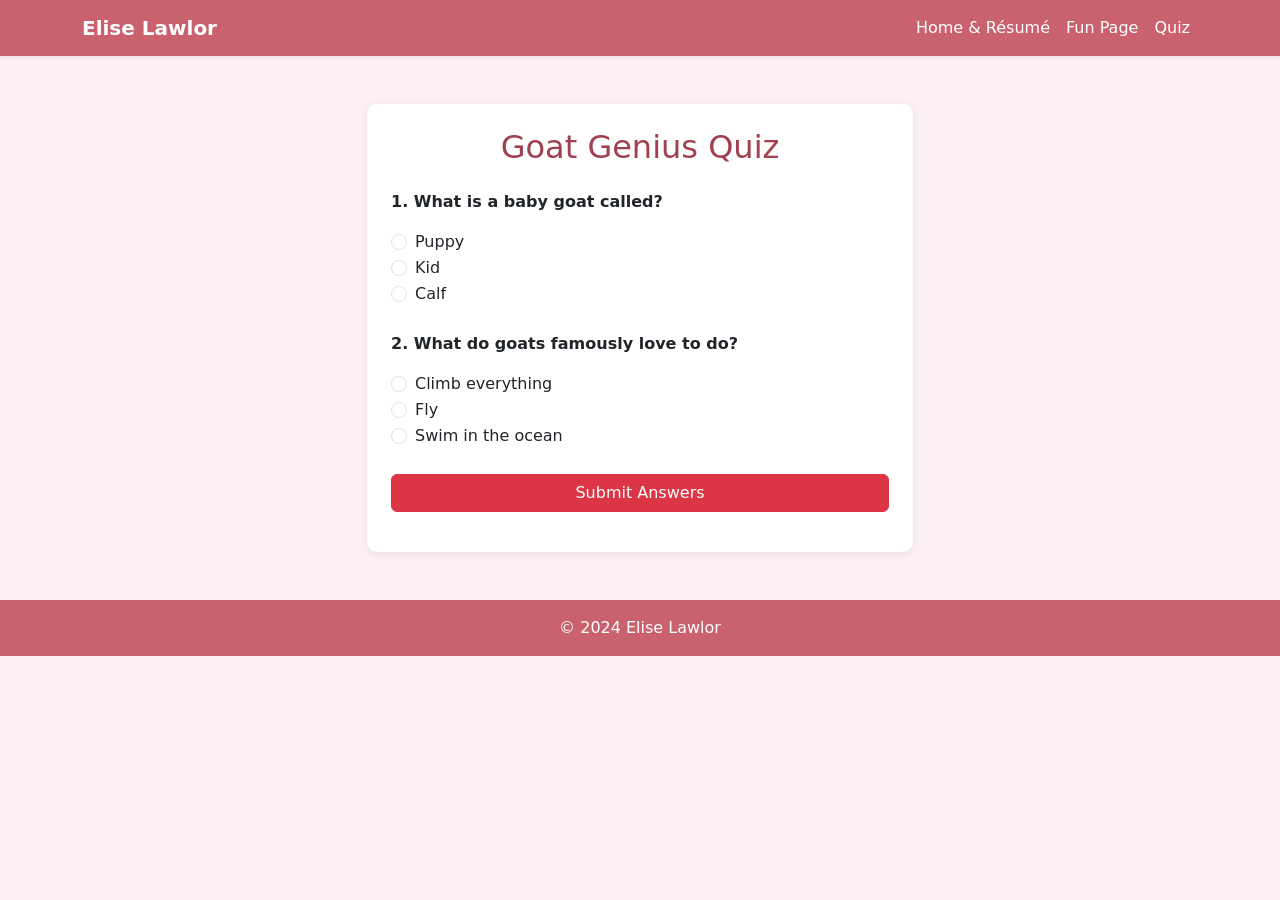
==== quiz.html @ a44b9094 "Add files via upload" ====
<!DOCTYPE html>
<html lang="en">
<head>
    <meta charset="UTF-8">
    <meta name="viewport" content="width=device-width, initial-scale=1.0">
    <title>Goat Genius Quiz</title>
    <link href="https://cdn.jsdelivr.net/npm/bootstrap@5.3.0/dist/css/bootstrap.min.css" rel="stylesheet">
    <style>
        :root {
            --pink-primary: #c9626e;
            --pink-dark: #a04050;
            --pink-light: #fdf0f2;
        }
        body { background-color: var(--pink-light); color: #2c2c2c; }
        .navbar { background-color: var(--pink-primary) !important; }
        .navbar-brand, .nav-link { color: #fff !important; }
        .nav-link:hover { color: #fce4ec !important; }
        .card { border: none; box-shadow: 0 2px 8px rgba(0,0,0,0.08); border-radius: 10px; }
        footer { background-color: var(--pink-primary); color: #fff; }
    </style>
</head>
<body>

    <nav class="navbar navbar-expand-lg shadow-sm">
        <div class="container">
            <a class="navbar-brand fw-bold" href="index.html">Elise Lawlor</a>
            <button class="navbar-toggler" type="button" data-bs-toggle="collapse" data-bs-target="#navMenu">
                <span class="navbar-toggler-icon"></span>
            </button>
            <div class="collapse navbar-collapse" id="navMenu">
                <ul class="navbar-nav ms-auto">
                    <li class="nav-item"><a class="nav-link" href="index.html">Home &amp; Résumé</a></li>
                    <li class="nav-item"><a class="nav-link" href="scratch.html">Fun Page</a></li>
                    <li class="nav-item"><a class="nav-link active" href="quiz.html">Quiz</a></li>
                </ul>
            </div>
        </div>
    </nav>

    <div class="container my-5">
        <div class="row justify-content-center">
            <div class="col-md-6">
                <div class="card p-4">
                    <h2 class="mb-4 text-center" style="color: var(--pink-dark);">Goat Genius Quiz</h2>

                    <div class="mb-4">
                        <p class="fw-semibold">1. What is a baby goat called?</p>
                        <div class="form-check">
                            <input class="form-check-input" type="radio" name="q1" id="q1a" value="0">
                            <label class="form-check-label" for="q1a">Puppy</label>
                        </div>
                        <div class="form-check">
                            <input class="form-check-input" type="radio" name="q1" id="q1b" value="1">
                            <label class="form-check-label" for="q1b">Kid</label>
                        </div>
                        <div class="form-check">
                            <input class="form-check-input" type="radio" name="q1" id="q1c" value="0">
                            <label class="form-check-label" for="q1c">Calf</label>
                        </div>
                    </div>

                    <div class="mb-4">
                        <p class="fw-semibold">2. What do goats famously love to do?</p>
                        <div class="form-check">
                            <input class="form-check-input" type="radio" name="q2" id="q2a" value="1">
                            <label class="form-check-label" for="q2a">Climb everything</label>
                        </div>
                        <div class="form-check">
                            <input class="form-check-input" type="radio" name="q2" id="q2b" value="0">
                            <label class="form-check-label" for="q2b">Fly</label>
                        </div>
                        <div class="form-check">
                            <input class="form-check-input" type="radio" name="q2" id="q2c" value="0">
                            <label class="form-check-label" for="q2c">Swim in the ocean</label>
                        </div>
                    </div>

                    <div class="d-grid">
                        <button class="btn btn-danger" onclick="checkQuiz()">Submit Answers</button>
                    </div>

                    <div id="result" class="mt-3 text-center fw-bold fs-5"></div>
                </div>
            </div>
        </div>
    </div>

    <footer class="text-center py-3 mt-4">
        <p class="mb-0">&copy; 2024 Elise Lawlor</p>
    </footer>

    <script src="https://cdn.jsdelivr.net/npm/bootstrap@5.3.0/dist/js/bootstrap.bundle.min.js"></script>
    <script>
        function checkQuiz() {
            const q1 = document.querySelector('input[name="q1"]:checked');
            const q2 = document.querySelector('input[name="q2"]:checked');

            if (!q1 || !q2) {
                document.getElementById('result').textContent = 'Please answer all questions.';
                return;
            }

            let score = 0;
            if (q1.value === "1") score++;
            if (q2.value === "1") score++;

            const resultDiv = document.getElementById('result');
            if (score === 2) {
                resultDiv.textContent = '2/2 — You are a Goat Expert!';
            } else {
                resultDiv.textContent = score + '/2 — Try again!';
            }
        }
    </script>
</body>
</html>
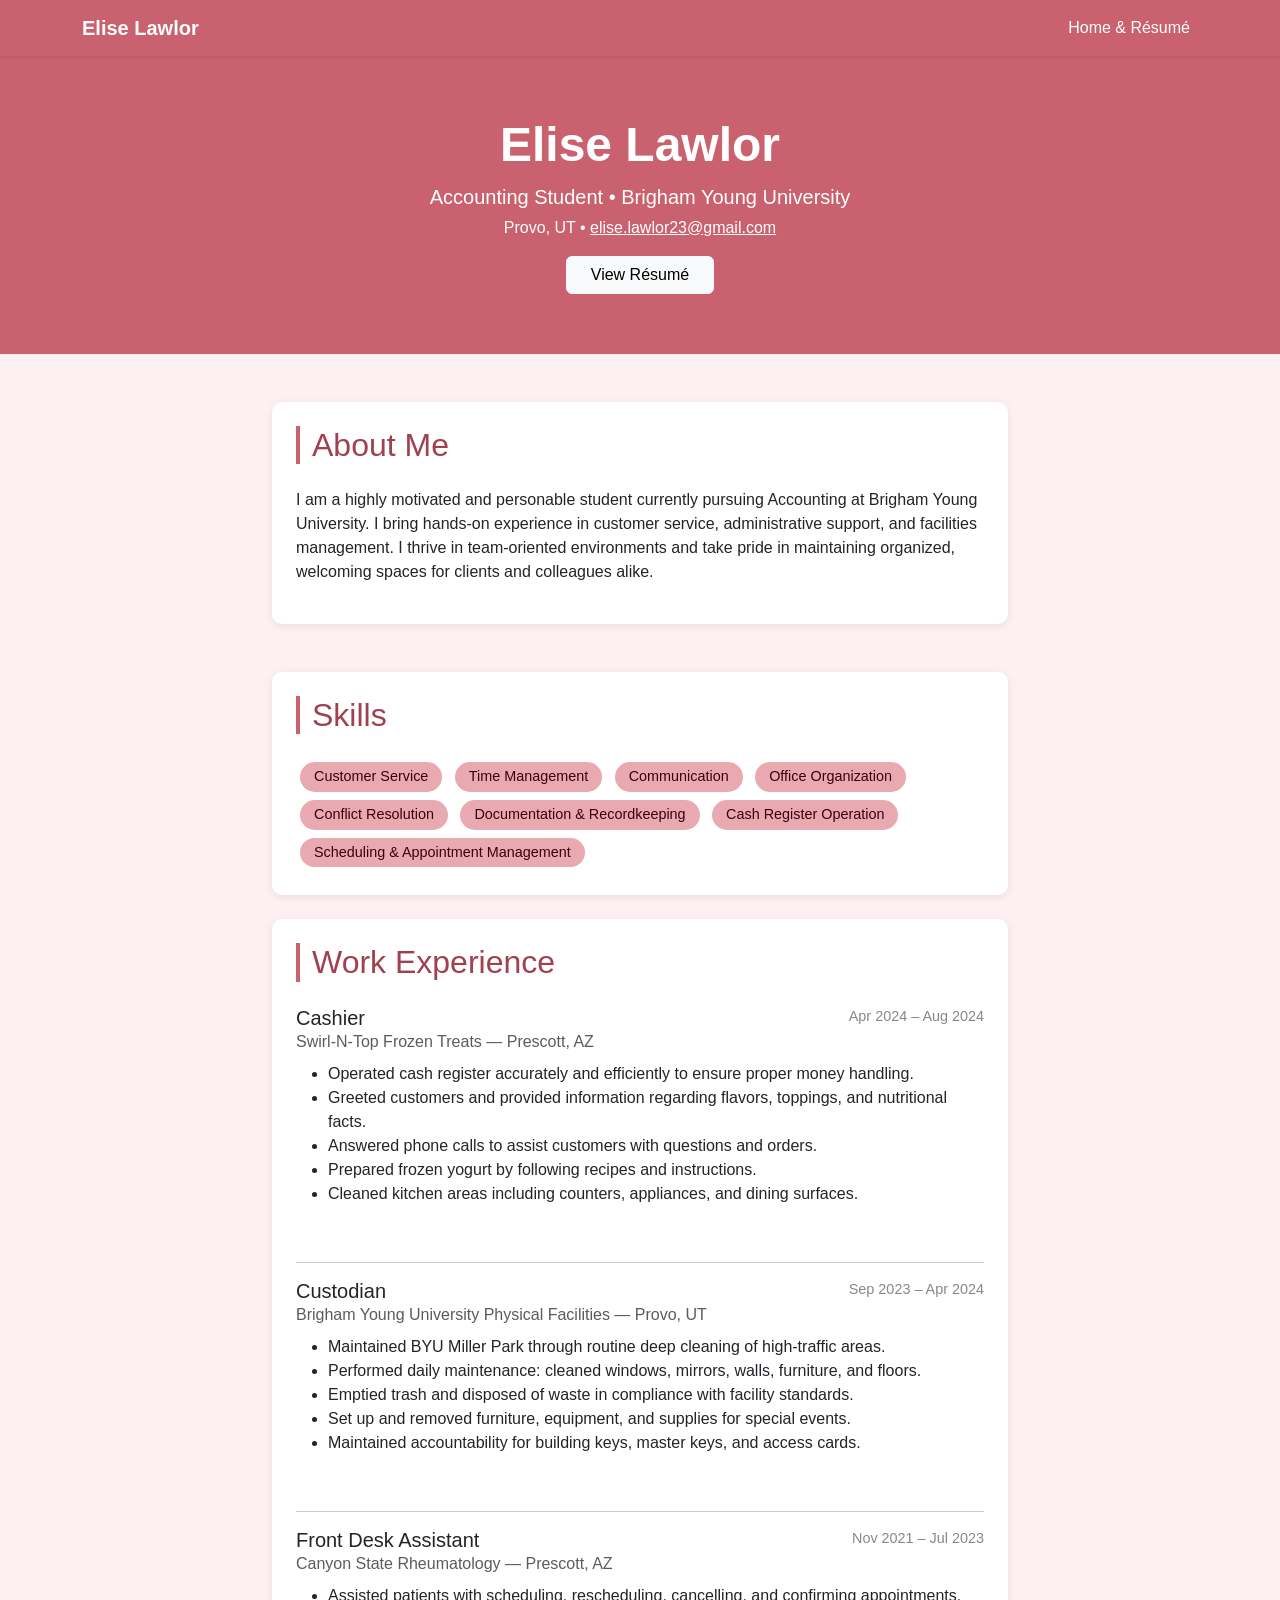
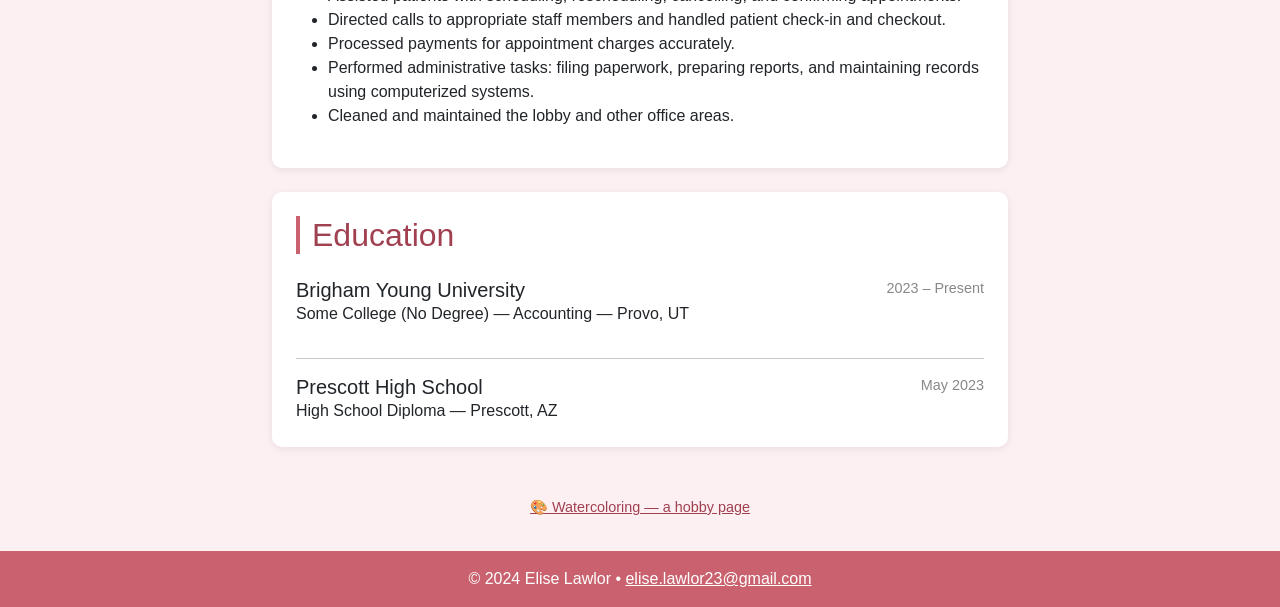
==== commit 641f1e96: "website" ====
--- a/quiz.html
+++ b/quiz.html
@@ -2,115 +2,10 @@
 <html lang="en">
 <head>
     <meta charset="UTF-8">
-    <meta name="viewport" content="width=device-width, initial-scale=1.0">
-    <title>Goat Genius Quiz</title>
-    <link href="https://cdn.jsdelivr.net/npm/bootstrap@5.3.0/dist/css/bootstrap.min.css" rel="stylesheet">
-    <style>
-        :root {
-            --pink-primary: #c9626e;
-            --pink-dark: #a04050;
-            --pink-light: #fdf0f2;
-        }
-        body { background-color: var(--pink-light); color: #2c2c2c; }
-        .navbar { background-color: var(--pink-primary) !important; }
-        .navbar-brand, .nav-link { color: #fff !important; }
-        .nav-link:hover { color: #fce4ec !important; }
-        .card { border: none; box-shadow: 0 2px 8px rgba(0,0,0,0.08); border-radius: 10px; }
-        footer { background-color: var(--pink-primary); color: #fff; }
-    </style>
+    <meta http-equiv="refresh" content="0; url=index.html">
+    <title>Redirecting...</title>
 </head>
 <body>
-
-    <nav class="navbar navbar-expand-lg shadow-sm">
-        <div class="container">
-            <a class="navbar-brand fw-bold" href="index.html">Elise Lawlor</a>
-            <button class="navbar-toggler" type="button" data-bs-toggle="collapse" data-bs-target="#navMenu">
-                <span class="navbar-toggler-icon"></span>
-            </button>
-            <div class="collapse navbar-collapse" id="navMenu">
-                <ul class="navbar-nav ms-auto">
-                    <li class="nav-item"><a class="nav-link" href="index.html">Home &amp; Résumé</a></li>
-                    <li class="nav-item"><a class="nav-link" href="scratch.html">Fun Page</a></li>
-                    <li class="nav-item"><a class="nav-link active" href="quiz.html">Quiz</a></li>
-                </ul>
-            </div>
-        </div>
-    </nav>
-
-    <div class="container my-5">
-        <div class="row justify-content-center">
-            <div class="col-md-6">
-                <div class="card p-4">
-                    <h2 class="mb-4 text-center" style="color: var(--pink-dark);">Goat Genius Quiz</h2>
-
-                    <div class="mb-4">
-                        <p class="fw-semibold">1. What is a baby goat called?</p>
-                        <div class="form-check">
-                            <input class="form-check-input" type="radio" name="q1" id="q1a" value="0">
-                            <label class="form-check-label" for="q1a">Puppy</label>
-                        </div>
-                        <div class="form-check">
-                            <input class="form-check-input" type="radio" name="q1" id="q1b" value="1">
-                            <label class="form-check-label" for="q1b">Kid</label>
-                        </div>
-                        <div class="form-check">
-                            <input class="form-check-input" type="radio" name="q1" id="q1c" value="0">
-                            <label class="form-check-label" for="q1c">Calf</label>
-                        </div>
-                    </div>
-
-                    <div class="mb-4">
-                        <p class="fw-semibold">2. What do goats famously love to do?</p>
-                        <div class="form-check">
-                            <input class="form-check-input" type="radio" name="q2" id="q2a" value="1">
-                            <label class="form-check-label" for="q2a">Climb everything</label>
-                        </div>
-                        <div class="form-check">
-                            <input class="form-check-input" type="radio" name="q2" id="q2b" value="0">
-                            <label class="form-check-label" for="q2b">Fly</label>
-                        </div>
-                        <div class="form-check">
-                            <input class="form-check-input" type="radio" name="q2" id="q2c" value="0">
-                            <label class="form-check-label" for="q2c">Swim in the ocean</label>
-                        </div>
-                    </div>
-
-                    <div class="d-grid">
-                        <button class="btn btn-danger" onclick="checkQuiz()">Submit Answers</button>
-                    </div>
-
-                    <div id="result" class="mt-3 text-center fw-bold fs-5"></div>
-                </div>
-            </div>
-        </div>
-    </div>
-
-    <footer class="text-center py-3 mt-4">
-        <p class="mb-0">&copy; 2024 Elise Lawlor</p>
-    </footer>
-
-    <script src="https://cdn.jsdelivr.net/npm/bootstrap@5.3.0/dist/js/bootstrap.bundle.min.js"></script>
-    <script>
-        function checkQuiz() {
-            const q1 = document.querySelector('input[name="q1"]:checked');
-            const q2 = document.querySelector('input[name="q2"]:checked');
-
-            if (!q1 || !q2) {
-                document.getElementById('result').textContent = 'Please answer all questions.';
-                return;
-            }
-
-            let score = 0;
-            if (q1.value === "1") score++;
-            if (q2.value === "1") score++;
-
-            const resultDiv = document.getElementById('result');
-            if (score === 2) {
-                resultDiv.textContent = '2/2 — You are a Goat Expert!';
-            } else {
-                resultDiv.textContent = score + '/2 — Try again!';
-            }
-        }
-    </script>
+    <p>Redirecting to <a href="index.html">index.html</a>...</p>
 </body>
 </html>
